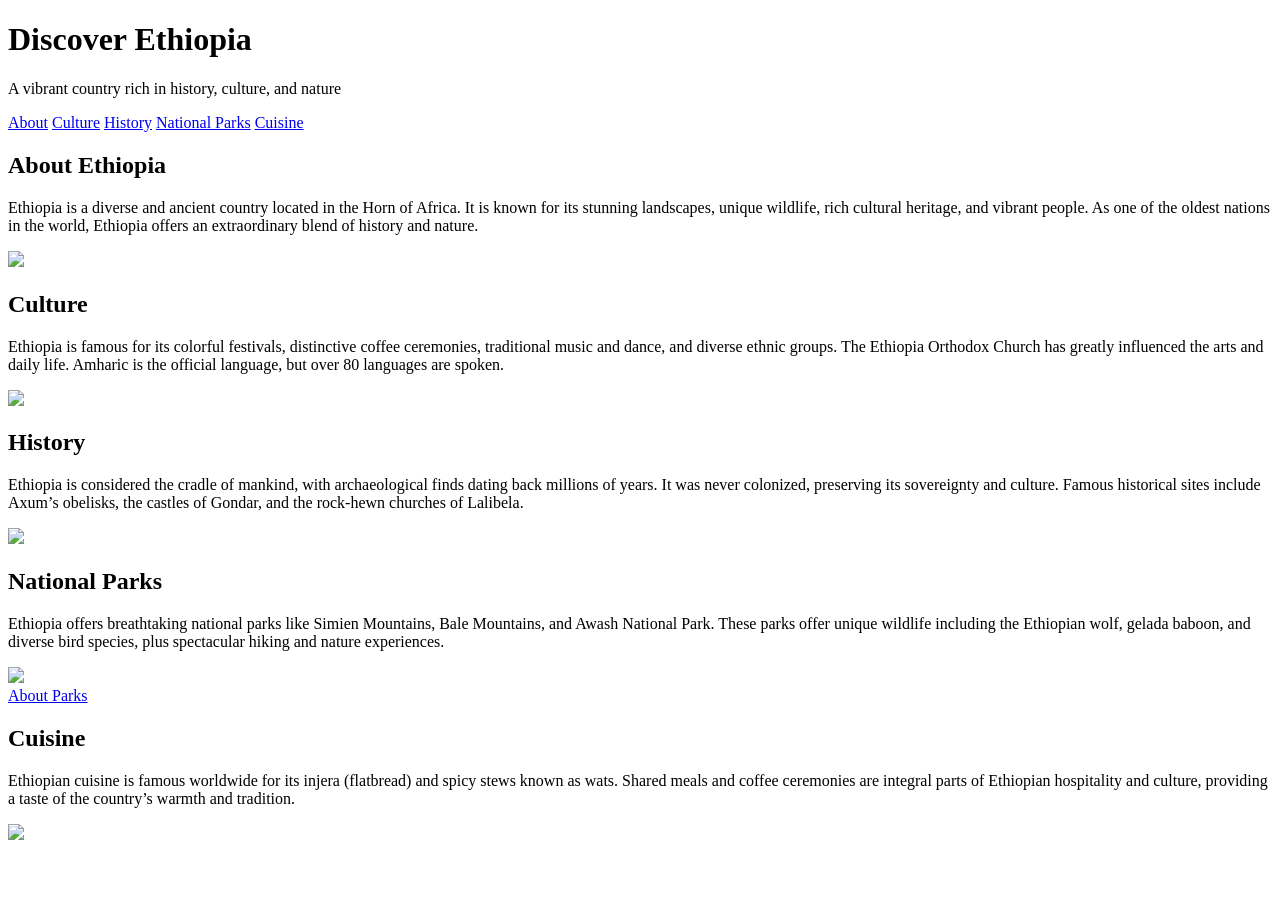
==== index.html @ 8a3b945d "Add files via upload" ====
<!DOCTYPE html>
<html lang="en">
  <head>
    <link rel="stylesheet" href="style.css" />
    <meta charset="UTF-8" />
    <meta
      name="viewport"
      content="width=device-width, initial-scale=1, maximum-scale=1, user-scalable=no"
    />
    <title>Discover Ethiopia</title>
  </head>
  <body>
    <header>
      <h1>Discover Ethiopia</h1>
      <p>A vibrant country rich in history, culture, and nature</p>
    </header>
    <nav aria-label="Primary navigation">
      <a href="#about" class="nav-link active">About</a>
      <a href="#culture" class="nav-link">Culture</a>
      <a href="#history" class="nav-link">History</a>
      <a href="#parks" class="nav-link">National Parks</a>
      <a href="#cuisine" class="nav-link">Cuisine</a>
    </nav>

    <section id="about" tabindex="0" aria-label="About Ethiopia">
      <h2>About Ethiopia</h2>
      <p>
        Ethiopia is a diverse and ancient country located in the Horn of Africa.
        It is known for its stunning landscapes, unique wildlife, rich cultural
        heritage, and vibrant people. As one of the oldest nations in the world,
        Ethiopia offers an extraordinary blend of history and nature.
      </p>
      <img
        src="../travlers/code/resource/shutterstock_1422220883-1536x1536.avif"
        class="all-img"
      />
    </section>

    <section id="culture" tabindex="0" aria-label="Ethiopian Culture">
      <h2>Culture</h2>
      <p>
        Ethiopia is famous for its colorful festivals, distinctive coffee
        ceremonies, traditional music and dance, and diverse ethnic groups. The
        Ethiopia Orthodox Church has greatly influenced the arts and daily life.
        Amharic is the official language, but over 80 languages are spoken.
      </p>
      <img src="../travlers/code/resource/maxresdefault.jpg" class="all-img" />
    </section>

    <section id="history" tabindex="0" aria-label="History of Ethiopia">
      <h2>History</h2>
      <p>
        Ethiopia is considered the cradle of mankind, with archaeological finds
        dating back millions of years. It was never colonized, preserving its
        sovereignty and culture. Famous historical sites include Axum’s
        obelisks, the castles of Gondar, and the rock-hewn churches of Lalibela.
      </p>
      <img src="../travlers/code/resource/axum_obelisk.jpg" class="all-img" />
    </section>

    <section id="parks" tabindex="0" aria-label="National Parks of Ethiopia">
      <h2>National Parks</h2>
      <p>
        Ethiopia offers breathtaking national parks like Simien Mountains, Bale
        Mountains, and Awash National Park. These parks offer unique wildlife
        including the Ethiopian wolf, gelada baboon, and diverse bird species,
        plus spectacular hiking and nature experiences.
      </p>
      <img
        src="../travlers/code/resource/Simien Mountains National Park landscape.jpg"
        class="all-img"
      />
      <div class="btn-container">
        <a class="btn" href="../travlers/code/index.html">About Parks</a>
      </div>
    </section>

    <section id="cuisine" tabindex="0" aria-label="Ethiopian Cuisine">
      <h2>Cuisine</h2>
      <p>
        Ethiopian cuisine is famous worldwide for its injera (flatbread) and
        spicy stews known as wats. Shared meals and coffee ceremonies are
        integral parts of Ethiopian hospitality and culture, providing a taste
        of the country’s warmth and tradition.
      </p>
      <img src="../travlers/code/resource/Beyainatu.jpeg" class="all-img" />
    </section>

    <script>
      // Smooth scrolling and active nav highlighting
      document.querySelectorAll("nav a").forEach((link) => {
        link.addEventListener("click", (e) => {
          e.preventDefault();
          const targetId = link.getAttribute("href").slice(1);
          const targetSection = document.getElementById(targetId);
          if (targetSection) {
            targetSection.scrollIntoView({
              behavior: "smooth",
              block: "start",
            });
          }
          document
            .querySelectorAll("nav a")
            .forEach((a) => a.classList.remove("active"));
          link.classList.add("active");
        });
      });

      // Highlight nav link on scroll
      const sections = [...document.querySelectorAll("section")];
      const navLinks = [...document.querySelectorAll("nav a")];

      const options = {
        root: null,
        rootMargin: "0px",
        threshold: 0.5,
      };

      const observer = new IntersectionObserver((entries) => {
        entries.forEach((entry) => {
          if (entry.isIntersecting) {
            const id = entry.target.id;
            navLinks.forEach((link) => {
              link.classList.toggle(
                "active",
                link.getAttribute("href") === "#" + id
              );
            });
          }
        });
      }, options);

      sections.forEach((section) => observer.observe(section));
    </script>
  </body>
</html>
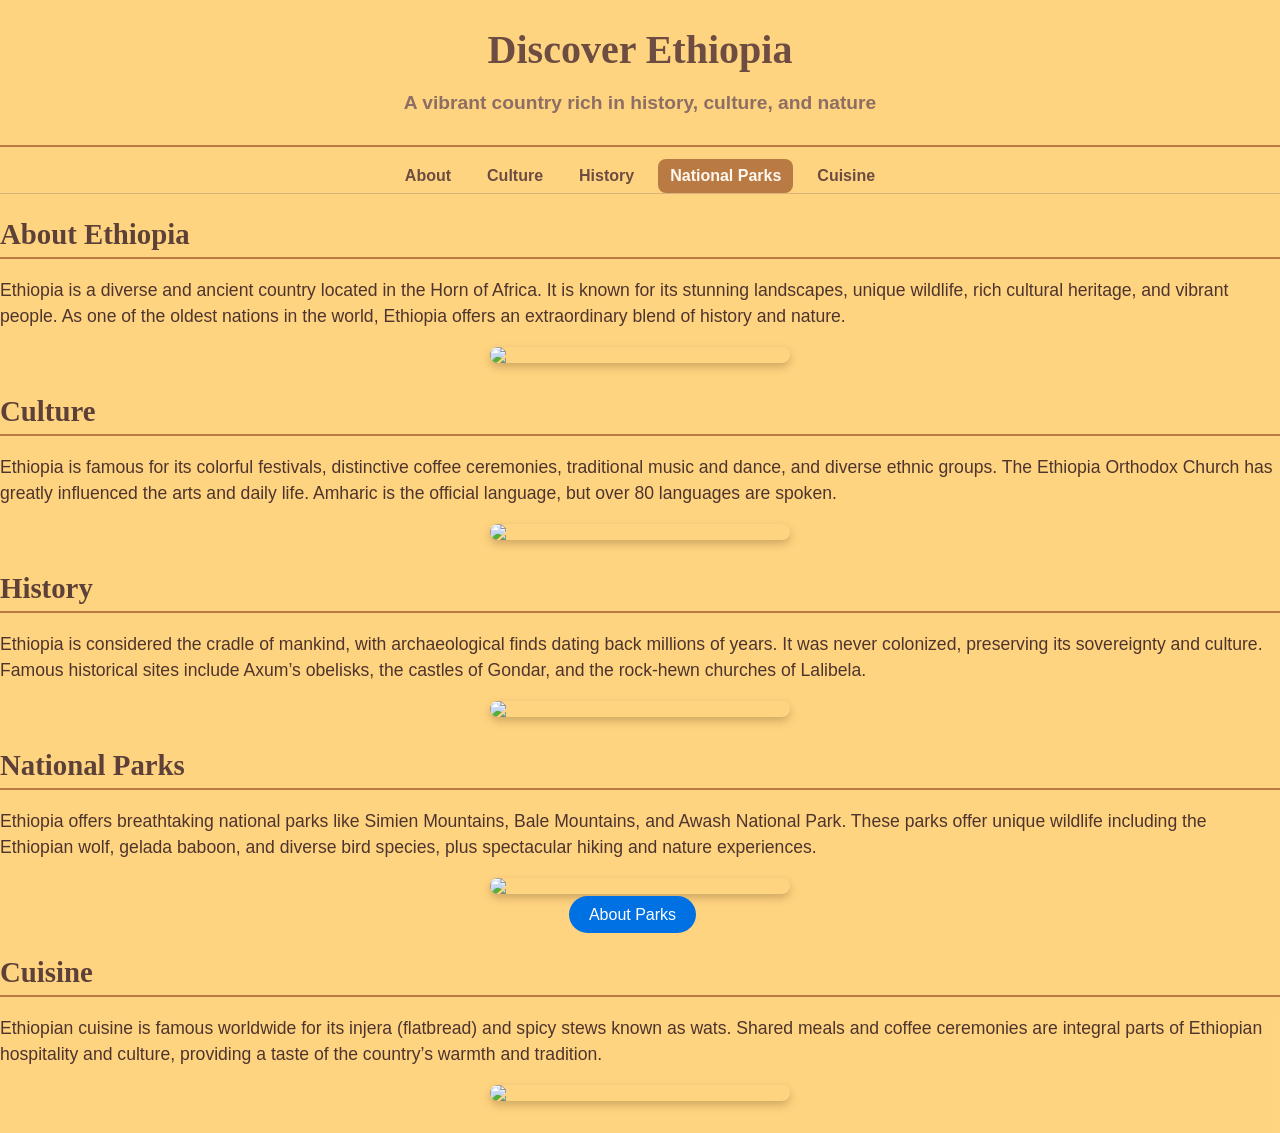
==== commit 9b4fc231: "Add files via upload" ====
--- a/index.html
+++ b/index.html
@@ -1,13 +1,193 @@
 <!DOCTYPE html>
 <html lang="en">
   <head>
-    <link rel="stylesheet" href="style.css" />
     <meta charset="UTF-8" />
     <meta
       name="viewport"
       content="width=device-width, initial-scale=1, maximum-scale=1, user-scalable=no"
     />
     <title>Discover Ethiopia</title>
+    <style>
+      /* Base styles */
+      .btn {
+        background-color: #0071e3;
+        color: white;
+        font-size: 16px;
+        font-weight: 400;
+        padding: 10px 20px;
+        border-radius: 8px;
+        border: none;
+        border-radius: 30px;
+        cursor: pointer;
+        transition: background-color 0.3s ease, transform 0.3s ease;
+        margin-right: 15px;
+        text-decoration: none;
+        justify-content: center;
+        text-align: center;
+        align-items: center;
+      }
+      .btn-container {
+        text-align: center;
+      }
+      body,
+      html {
+        margin: 0;
+        padding: 0;
+        font-family: "Open Sans", sans-serif;
+        background: rgba(255, 211, 123, 0.799);
+        color: #3e2723;
+        overflow-x: hidden;
+      }
+
+      header {
+        text-align: center;
+        padding: 20px 0 12px;
+        border-bottom: 2px solid #b97a43;
+        width: 100%;
+        margin: 0;
+      }
+
+      header h1 {
+        font-family: "Merriweather", serif;
+        font-weight: 700;
+        font-size: 2.5rem;
+        margin: 6px 0 6px 0;
+        color: #6d4c41;
+      }
+
+      header p {
+        font-size: 1.2rem;
+        color: #8d6e63;
+        font-weight: 600;
+      }
+
+      nav {
+        margin: 12px 0 24px;
+        display: flex;
+        justify-content: center;
+        width: 100%;
+        border-bottom: 1.8px solid #d7b27c;
+        gap: 12px;
+        padding: 0 10px;
+        box-sizing: border-box;
+      }
+
+      nav a {
+        color: #6d4c41;
+        text-decoration: none;
+        font-weight: 600;
+        font-size: 1rem;
+        padding: 8px 12px;
+        border-radius: 8px;
+        transition: background-color 0.3s ease;
+      }
+
+      nav a:hover,
+      nav a.active {
+        background-color: #b97a43;
+        color: #fff8f0;
+      }
+
+      main {
+        width: 100%;
+        margin: 0 auto 40px;
+        padding: 0 10px;
+        box-sizing: border-box;
+      }
+
+      section {
+        margin-bottom: 32px;
+      }
+
+      section h2 {
+        font-family: "Merriweather", serif;
+        font-weight: 700;
+        font-size: 1.8rem;
+        margin-bottom: 12px;
+        border-bottom: 2px solid #b97a43;
+        padding-bottom: 6px;
+        color: #5d4037;
+      }
+
+      section p {
+        font-size: 1.1rem;
+        line-height: 1.5;
+        color: #4e342e;
+      }
+
+      img {
+        width: 100%;
+        border-radius: 0;
+        margin-top: 12px;
+        box-shadow: none;
+      }
+
+      .all-img {
+        max-width: 300px;
+        display: block;
+        margin: 12px auto;
+        border-radius: 8px;
+        box-shadow: 0 4px 8px rgba(101, 67, 33, 0.3);
+      }
+
+      /* Responsive font sizes */
+      @media (max-width: 900px) {
+        header h1 {
+          font-size: 2rem;
+        }
+        section h2 {
+          font-size: 1.4rem;
+        }
+        nav a {
+          font-size: 0.9rem;
+          padding: 6px 10px;
+        }
+      }
+
+      /* Responsive nav and menu button */
+      @media (max-width: 480px) {
+        nav {
+          flex-direction: column;
+          align-items: flex-start;
+          border-bottom: none;
+          display: none; /* hidden by default, toggled by menu button */
+        }
+        nav.show {
+          display: flex;
+        }
+        nav a {
+          margin: 8px 0;
+          width: 100%;
+          padding: 10px 15px;
+          border-radius: 0;
+          font-size: 1.1rem;
+        }
+        .menu-button {
+          display: block;
+          background: #b97a43;
+          border: none;
+          color: #fff8f0;
+          font-size: 1.5rem;
+          padding: 10px 15px;
+          cursor: pointer;
+          border-radius: 8px;
+          margin: 12px auto;
+          width: 100%;
+          text-align: left;
+          box-sizing: border-box;
+        }
+      }
+
+      /* Hide menu button on larger screens */
+      .menu-button {
+        display: none;
+      }
+
+      .btn-container {
+        text-align: center;
+        margin-top: 12px;
+      }
+    </style>
   </head>
   <body>
     <header>
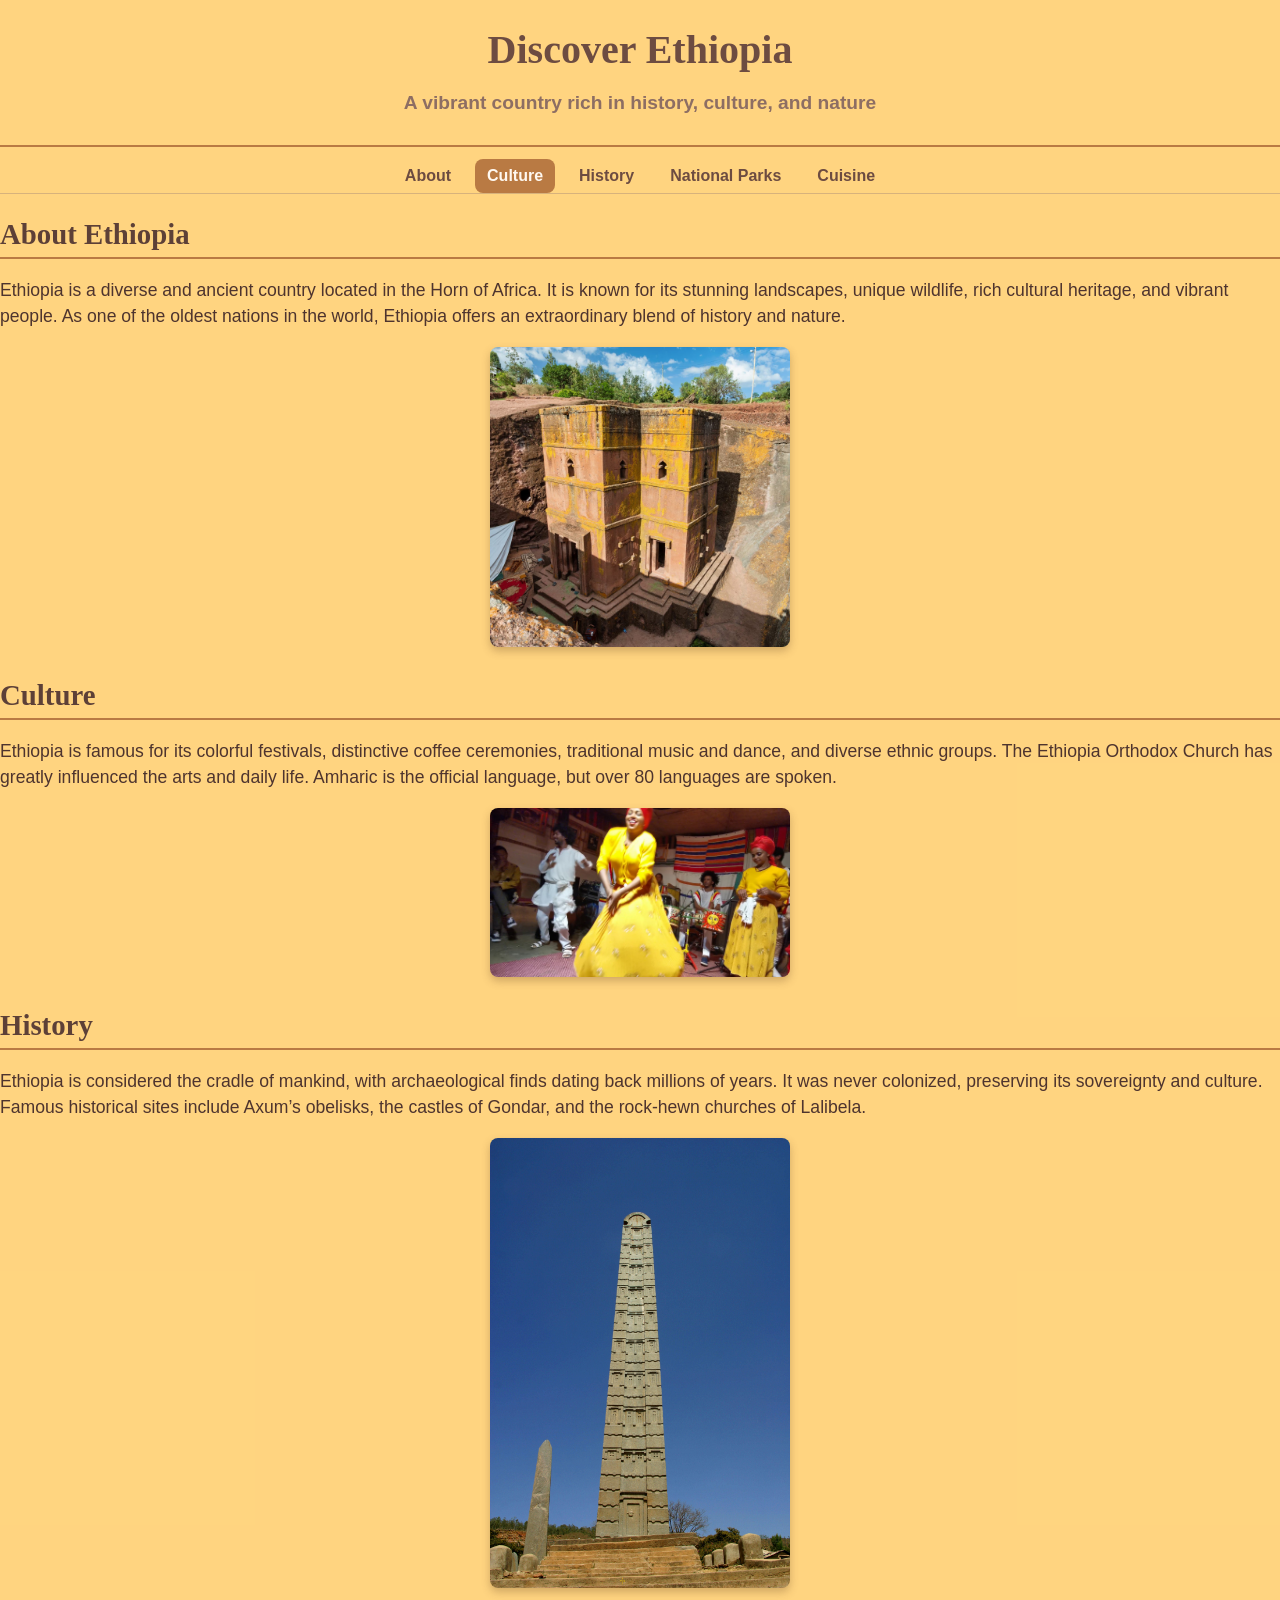
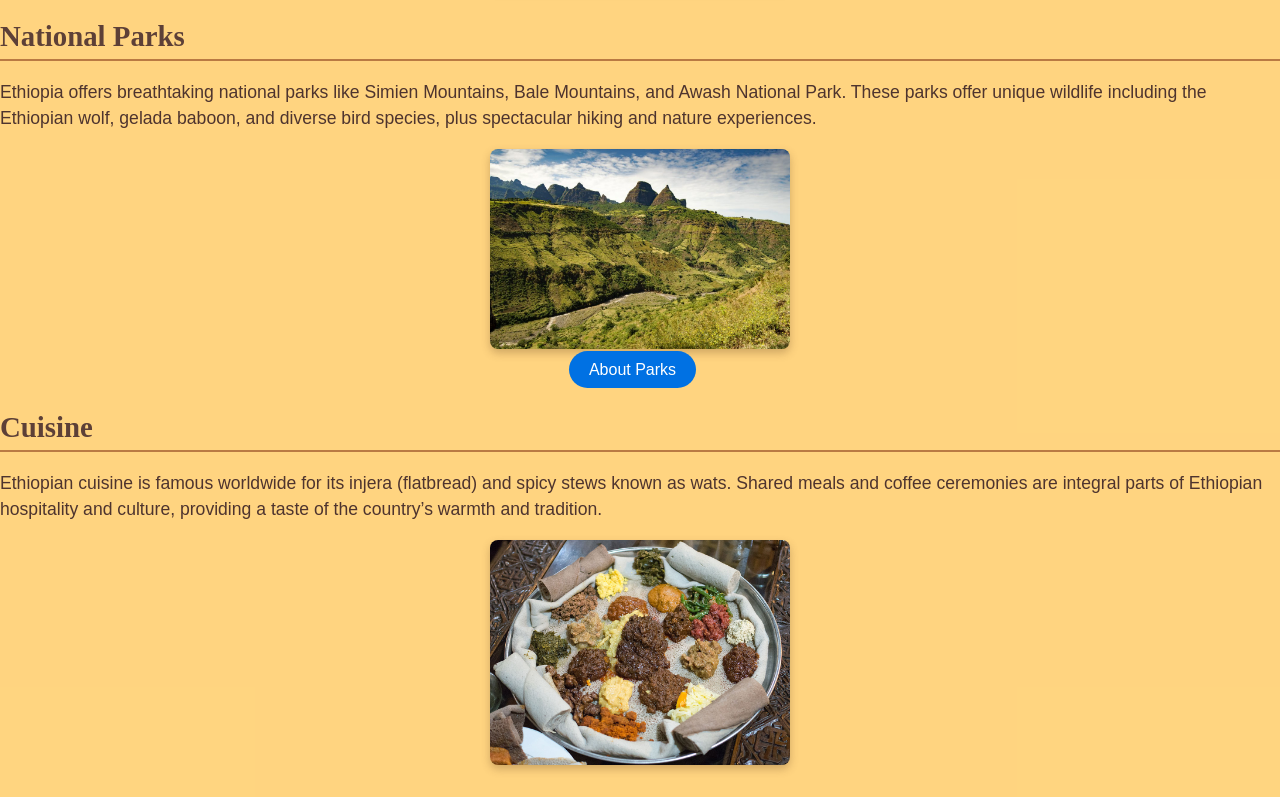
==== commit 096e1f94: "Add files via upload" ====
--- a/index.html
+++ b/index.html
@@ -1,6 +1,11 @@
 <!DOCTYPE html>
 <html lang="en">
   <head>
+    <link
+      rel="shortcut icon"
+      href="https://pixelz.cc/wp-content/uploads/2018/11/ethiopia-flag-uhd-4k-wallpaper.jpg"
+      type="image/x-icon"
+    />
     <meta charset="UTF-8" />
     <meta
       name="viewport"
@@ -198,7 +203,7 @@
       <a href="#about" class="nav-link active">About</a>
       <a href="#culture" class="nav-link">Culture</a>
       <a href="#history" class="nav-link">History</a>
-      <a href="#parks" class="nav-link">National Parks</a>
+      <a href="pages/index.html" class="nav-link">National Parks</a>
       <a href="#cuisine" class="nav-link">Cuisine</a>
     </nav>
 
@@ -210,10 +215,7 @@
         heritage, and vibrant people. As one of the oldest nations in the world,
         Ethiopia offers an extraordinary blend of history and nature.
       </p>
-      <img
-        src="../travlers/code/resource/shutterstock_1422220883-1536x1536.avif"
-        class="all-img"
-      />
+      <img src="img/shutterstock_1422220883-1536x1536.avif" class="all-img" />
     </section>
 
     <section id="culture" tabindex="0" aria-label="Ethiopian Culture">
@@ -224,7 +226,7 @@
         Ethiopia Orthodox Church has greatly influenced the arts and daily life.
         Amharic is the official language, but over 80 languages are spoken.
       </p>
-      <img src="../travlers/code/resource/maxresdefault.jpg" class="all-img" />
+      <img src="img/maxresdefault.jpg" class="all-img" />
     </section>
 
     <section id="history" tabindex="0" aria-label="History of Ethiopia">
@@ -235,7 +237,7 @@
         sovereignty and culture. Famous historical sites include Axum’s
         obelisks, the castles of Gondar, and the rock-hewn churches of Lalibela.
       </p>
-      <img src="../travlers/code/resource/axum_obelisk.jpg" class="all-img" />
+      <img src="img/axum_obelisk.jpg" class="all-img" />
     </section>
 
     <section id="parks" tabindex="0" aria-label="National Parks of Ethiopia">
@@ -247,11 +249,11 @@
         plus spectacular hiking and nature experiences.
       </p>
       <img
-        src="../travlers/code/resource/Simien Mountains National Park landscape.jpg"
+        src="img/Simien Mountains National Park landscape.jpg"
         class="all-img"
       />
       <div class="btn-container">
-        <a class="btn" href="../travlers/code/index.html">About Parks</a>
+        <a class="btn" href="pages/index.html">About Parks</a>
       </div>
     </section>
 
@@ -263,7 +265,7 @@
         integral parts of Ethiopian hospitality and culture, providing a taste
         of the country’s warmth and tradition.
       </p>
-      <img src="../travlers/code/resource/Beyainatu.jpeg" class="all-img" />
+      <img src="img/Beyainatu.jpeg" class="all-img" />
     </section>
 
     <script>
